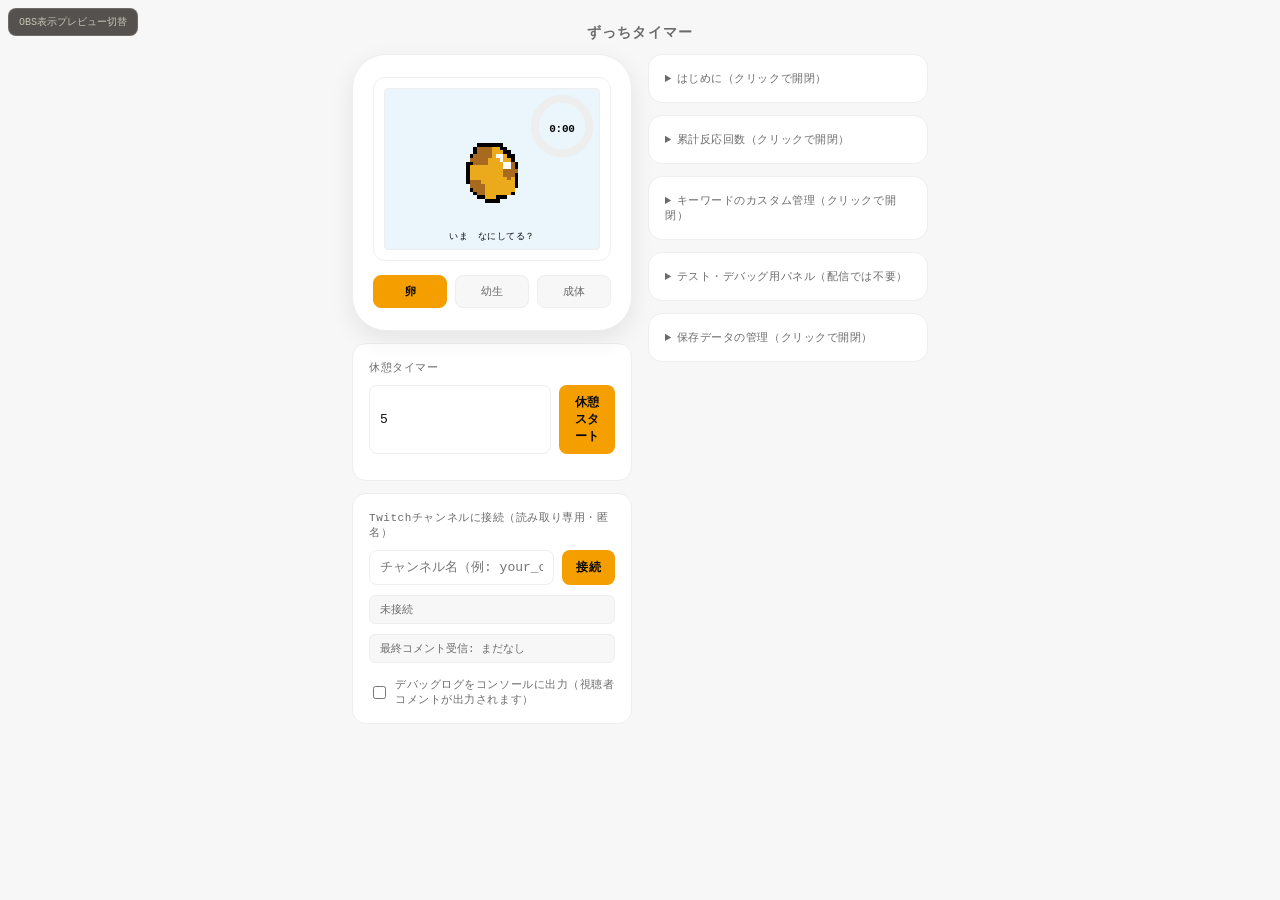
==== index.html @ 0dbaaae7 "UIの修正" ====
<!DOCTYPE html>
<html lang="ja">
<head>
<meta charset="UTF-8">
<title>ずっちタイマー</title>
<meta property="og:title" content="ずっちタイマー">
<meta property="og:description" content="Twitch配信の休憩をキャラと一緒に。OBS対応・匿名接続・無料の休憩タイマー＆コメント反応キャラ">
<meta property="og:type" content="website">
<meta property="og:url" content="https://okazakiruton.github.io/fans_timer/">
<meta property="og:image" content="https://okazakiruton.github.io/fans_timer/ogp-image.png">
<meta name="twitter:card" content="summary_large_image">
<meta name="twitter:title" content="ずっちタイマー">
<meta name="twitter:description" content="Twitch配信の休憩をキャラと一緒に">
<meta name="twitter:image" content="https://okazakiruton.github.io/fans_timer/ogp-image.png">
<link rel="stylesheet" href="style.css">
</head>
<body>

<button class="obs-toggle" id="obsToggleBtn">OBS表示プレビュー切替</button>
<button class="obs-toggle obs-back" id="obsBackBtn">← 戻る</button>

<h1>ずっちタイマー</h1>

<div class="layout">
<div class="layout-col">

<div class="device">
  <div class="screen-frame">
    <div class="screen">
      <div class="timer-ring" id="timerRing">
        <svg viewBox="0 0 40 40">
          <circle class="ring-bg" cx="20" cy="20" r="17"></circle>
          <circle class="ring-fg" id="ringFg" cx="20" cy="20" r="17"></circle>
        </svg>
        <span class="ring-label" id="ringLabel">0:00</span>
      </div>
      <div class="stage" id="stage"></div>
      <div class="sideobj" id="sideobj"></div>
      <div class="caption" id="caption">いま　なにしてる？</div>
    </div>
  </div>
  <div class="stagebar">
    <button data-stage="egg" class="active">卵</button>
    <button data-stage="baby">幼生</button>
    <button data-stage="adult">成体</button>
  </div>
</div>

<div class="panel">
  <label>休憩タイマー</label>
  <div class="row">
    <input type="text" id="timerMinutes" value="5" placeholder="分（1〜360）">
    <button class="send" id="timerStartBtn">休憩スタート</button>
  </div>
  <div id="timerMinutesError" style="font-size:11px;color:var(--error)"></div>
</div>

<div class="panel">
  <label>Twitchチャンネルに接続（読み取り専用・匿名）</label>
  <div class="row">
    <input type="text" id="channelInput" placeholder="チャンネル名（例: your_channel）">
    <button class="send" id="connectBtn">接続</button>
  </div>
  <div class="conn-status" id="connStatus">未接続</div>
  <div class="conn-status" id="lastReceived">最終コメント受信: まだなし</div>
  <label style="display:flex;align-items:center;gap:6px;margin-top:4px;font-size:11px">
    <input type="checkbox" id="debugLogToggle" style="width:auto"> デバッグログをコンソールに出力（視聴者コメントが出力されます）
  </label>
</div>

</div>
<div class="layout-col">

<details class="panel" id="guidePanel">
  <summary style="cursor:pointer;font-size:11px;color:var(--text-secondary);letter-spacing:.05em">はじめに（クリックで開閉）</summary>
  <ol style="margin:8px 0 0;padding-left:18px;font-size:12px;line-height:1.7;color:var(--text)">
    <li>下の「Twitchチャンネルに接続」欄に、あなたの配信のチャンネル名を入力して「接続」を押します</li>
    <li>「休憩タイマー」欄に休憩時間（分）を入力して「休憩スタート」を押すと、キャラが卵から育ち始めます</li>
    <li>OBSに設置する場合は、左上の「OBS表示プレビュー切替」で見た目を確認できます。実際にOBSへ設定する時は、下のボタンでURLをコピーして「ブラウザ」ソースのURL欄にそのまま貼り付けてください</li>
  </ol>
  <div class="row" style="margin-top:10px">
    <input type="text" id="obsUrlField" readonly style="flex:1;font-size:11px" placeholder="OBS用URLがここに表示されます">
    <button class="send" id="copyObsUrlBtn">コピー</button>
  </div>
  <div id="copyObsUrlStatus" style="font-size:11px;color:var(--text-secondary);margin-top:4px"></div>
</details>

<details class="panel">
  <summary style="cursor:pointer;font-size:11px;color:var(--text-secondary);letter-spacing:.05em">累計反応回数（クリックで開閉）</summary>
  <div id="statsView" style="font-size:11px;color:var(--text-secondary);display:flex;flex-wrap:wrap;gap:6px;margin-top:8px"></div>
</details>

<details class="panel">
  <summary style="cursor:pointer;font-size:11px;color:var(--text-secondary);letter-spacing:.05em">キーワードのカスタム管理（クリックで開閉）</summary>
  <div class="row" style="margin-top:8px">
    <select id="customCategorySelect" style="flex:1;background:var(--bg);border:1px solid var(--border);border-radius:8px;color:var(--text);padding:9px 10px;font-size:13px;font-family:inherit"></select>
  </div>
  <div class="row">
    <input type="text" id="customKeywordInput" placeholder="追加する言葉">
    <button class="send" id="customAddBtn">追加</button>
  </div>
  <div class="chips" id="customKeywordList"></div>
</details>

<details class="panel" style="padding:0">
  <summary style="cursor:pointer;padding:16px;font-size:11px;color:var(--text-secondary);letter-spacing:.05em">テスト・デバッグ用パネル（配信では不要）</summary>
  <div style="padding:0 16px 16px;display:flex;flex-direction:column;gap:10px">
    <label>視聴者コメントを送る（キーワード検出テスト用・手動入力）</label>
    <div class="row">
      <input type="text" id="chatInput" placeholder="例: かわいい／トイレ行く／www">
      <button class="send" id="sendBtn">送信</button>
    </div>
    <div class="chips" id="chips"></div>
    <div class="queue" id="queueView"></div>
    <button class="demo" id="demoBtn">複数コメントを自動投稿してキュー処理を確認</button>
    <div class="log" id="log"></div>
  </div>
</details>

<details class="panel">
  <summary style="cursor:pointer;font-size:11px;color:var(--text-secondary);letter-spacing:.05em">保存データの管理（クリックで開閉）</summary>
  <p style="font-size:11px;color:var(--text-secondary);margin:8px 0 10px">チャンネル名・休憩時間・累計反応回数・カスタムキーワードなど、このブラウザに保存している情報を全て削除します</p>
  <button class="demo" id="clearDataBtn">保存データを全て削除</button>
  <div id="clearDataStatus" style="font-size:11px;color:var(--text-secondary);margin-top:4px"></div>
</details>

</div>
</div>

<script src="app.js"></script>
</body>
</html>
---- style.css ----
:root{
    --bg: #FFFFFF;
    --surface: #F7F7F7;
    --border: #EEEEEE;
    --primary: #86D2E7;
    --secondary: #5FC266;
    --accent: #F49E00;
    --text: #0A0A0A;
    --text-secondary: #6B6B6B;
    --success-bg: #E4F3E2;
    --success-text: #1F6B2A;
    --error: #D9534F;
    /* legacy aliases kept so the rest of the stylesheet keeps working */
    --lcd-bg: #EAF6FB;
    --lcd-bg-dark: #EAF6FB;
    --lcd-line: #0A0A0A;
    --shell: #FFFFFF;
    --shell-hi: #FFFFFF;
    --ink: #0A0A0A;
  }
  *{box-sizing:border-box;}
  body{
    margin:0;
    min-height:100vh;
    display:flex;
    flex-direction:column;
    align-items:center;
    gap:12px;
    background:var(--surface);
    font-family:'Courier New', monospace;
    color:var(--text);
    padding:24px 16px;
  }
  .layout{
    display:flex;
    flex-wrap:wrap;
    gap:16px;
    align-items:flex-start;
    justify-content:center;
    max-width:900px;
  }
  .layout-col{
    display:flex;
    flex-direction:column;
    gap:12px;
    width:280px;
  }
  h1{
    font-size:14px;
    letter-spacing:.08em;
    color:var(--text-secondary);
    font-weight:600;
    margin:0;
    text-align:center;
  }
  .device{
    width:280px;
    background:var(--bg);
    border:1px solid var(--border);
    border-radius:34px;
    padding:22px 20px 22px;
    box-shadow:0 8px 24px rgba(10,10,10,.08);
    position:relative;
  }
  .screen-frame{
    background:var(--bg);
    border:1px solid var(--border);
    border-radius:12px;
    padding:10px;
  }
  .screen{
    position:relative;
    width:100%;
    aspect-ratio: 4 / 3;
    background: var(--lcd-bg);
    border:1px solid var(--border);
    border-radius:4px;
    overflow:hidden;
    display:flex;
    align-items:center;
    justify-content:center;
  }
  .stage{
    position:relative;
    width:42%;
    aspect-ratio:1/1;
    transition: transform .7s ease-in-out;
  }
  .stage img{
    position:absolute;
    inset:0;
    width:100%;
    height:100%;
    image-rendering: pixelated;
    image-rendering: crisp-edges;
    opacity:0;
    transition:opacity .04s steps(1);
  }
  .stage img.show{opacity:1;}
  .sideobj{
    position:absolute;
    right:14%;
    bottom:20%;
    width:26%;
    aspect-ratio:1/1;
    pointer-events:none;
  }
  .sideobj img{
    position:absolute;
    inset:0;
    width:100%;
    height:100%;
    image-rendering: pixelated;
    image-rendering: crisp-edges;
    opacity:0;
    transition:opacity .04s steps(1);
  }
  .sideobj img.show{
    opacity:1;
    animation: sideobj-pop .3s ease-out;
  }
  @keyframes sideobj-pop{
    0%{ transform: scale(0.4); }
    60%{ transform: scale(1.15); }
    100%{ transform: scale(1); }
  }
  .obs-toggle{
    position:fixed;
    top:8px; left:8px;
    z-index:100;
    background:rgba(30,26,22,.75);
    color:#c9c2b4;
    border:1px solid rgba(255,255,255,.15);
    border-radius:8px;
    padding:6px 10px;
    font-size:10px;
    font-family:inherit;
    cursor:pointer;
  }
  .obs-back{
    display:none;
    top:auto !important;
    left:auto !important;
    bottom:8px;
    right:8px;
  }
  /* OBS mode: strip every opaque background so only the character/effects/caption/timer
     remain, on a fully transparent page the streamer can position anywhere as a
     Browser Source. Enable by adding ?obs=1 to the file's URL. */
  body.obs-mode{
    background: transparent !important;
    padding: 0;
    justify-content: flex-start;
    align-items: flex-start;
  }
  body.obs-mode h1,
  body.obs-mode .stagebar,
  body.obs-mode .panel,
  body.obs-mode .note,
  body.obs-mode #guidePanel,
  body.obs-mode .obs-toggle{
    display:none !important;
  }
  /* only the manually-toggled preview (not the real ?obs=1 output) gets a way back */
  body.obs-mode.preview-mode .obs-back{
    display:block !important;
  }
  body.obs-mode .device{
    background:none;
    box-shadow:none;
    border:none;
    padding:0;
    border-radius:0;
    width:220px;
  }
  body.obs-mode .screen-frame{
    background:none;
    border:none;
    padding:0;
    box-shadow:none;
  }
  body.obs-mode .screen{
    background:none;
    border:none;
  }
  .wave{
    position:absolute;
    left:0; right:0; bottom:0;
    height:160%;
    background: var(--primary);
    clip-path: polygon(
      0% 22%, 4% 16%, 8% 22%, 12% 16%, 16% 22%, 20% 16%, 24% 22%, 28% 16%,
      32% 22%, 36% 16%, 40% 22%, 44% 16%, 48% 22%, 52% 16%, 56% 22%, 60% 16%,
      64% 22%, 68% 16%, 72% 22%, 76% 16%, 80% 22%, 84% 16%, 88% 22%, 92% 16%,
      96% 22%, 100% 16%, 100% 100%, 0% 100%
    );
    transform: translateY(105%);
    transition: transform .55s cubic-bezier(.45,0,.2,1);
    z-index: 30;
    pointer-events:none;
  }
  .wave.active{ transform: translateY(0%); }
  .caption{
    position:absolute;
    bottom:6px; left:0; right:0;
    text-align:center;
    font-size:9px;
    color:var(--lcd-line);
    letter-spacing:.05em;
  }
  .timer-ring{
    position:absolute;
    top:5px; right:5px;
    width:30%;
    aspect-ratio:1/1;
    z-index:40;
  }
  .timer-ring svg{
    width:100%; height:100%;
    transform: rotate(-90deg);
    overflow: visible;
  }
  .timer-ring circle{
    fill:none;
    stroke-width:5;
  }
  .ring-bg{ stroke: var(--border); }
  .ring-fg{
    stroke: var(--accent);
    stroke-linecap: round;
    stroke-dasharray: 106.8;
    stroke-dashoffset: 0;
    transition: stroke-dashoffset 1s linear;
  }
  .ring-label{
    position:absolute;
    inset:0;
    display:flex;
    align-items:center;
    justify-content:center;
    font-size:11px;
    font-weight:800;
    color:var(--text);
    letter-spacing:-.02em;
  }
  .stagebar{
    display:flex;
    justify-content:center;
    gap:8px;
    margin-top:14px;
  }
  .stagebar button{
    flex:1;
    background:var(--surface);
    border:1px solid var(--border);
    color:var(--text-secondary);
    border-radius:8px;
    padding:8px 4px;
    font-size:11px;
    font-family:inherit;
    cursor:pointer;
  }
  .stagebar button.active{
    background:var(--accent);
    border-color:var(--accent);
    color:var(--text);
    font-weight:700;
  }

  .panel{
    width:280px;
    background:var(--bg);
    border:1px solid var(--border);
    border-radius:14px;
    padding:16px;
    display:flex;
    flex-direction:column;
    gap:10px;
  }
  .panel label{
    font-size:11px;
    color:var(--text-secondary);
    letter-spacing:.05em;
  }
  .row{display:flex; gap:8px;}
  input[type=text]{
    flex:1;
    background:var(--bg);
    border:1px solid var(--border);
    border-radius:8px;
    color:var(--text);
    padding:9px 10px;
    font-size:13px;
    font-family: inherit;
  }
  input[type=text]:focus{outline:1px solid var(--primary);}
  button.send, button.demo{
    background:var(--accent);
    color:var(--text);
    border:none;
    border-radius:8px;
    padding:9px 14px;
    font-size:12px;
    font-weight:700;
    letter-spacing:.03em;
    cursor:pointer;
  }
  button.demo{
    background:var(--surface);
    border:1px solid var(--border);
    color:var(--text);
    width:100%;
  }
  .chips{
    display:flex;
    gap:6px;
    flex-wrap:wrap;
  }
  .chips button{
    background:var(--bg);
    border:1px solid var(--border);
    color:var(--text-secondary);
    border-radius:20px;
    padding:5px 10px;
    font-size:10px;
    font-family:inherit;
    cursor:pointer;
  }
  .chips button:disabled{
    opacity:.3;
    cursor:not-allowed;
  }
  .queue{
    display:flex;
    gap:6px;
    min-height:22px;
    flex-wrap:wrap;
  }
  .queue span{
    font-size:10px;
    background:var(--surface);
    border:1px solid var(--border);
    color:var(--text-secondary);
    padding:3px 7px;
    border-radius:6px;
  }
  .log{
    max-height:110px;
    overflow-y:auto;
    font-size:11px;
    color:var(--text-secondary);
    display:flex;
    flex-direction:column;
    gap:4px;
    border-top:1px solid var(--border);
    padding-top:8px;
  }
  .log div span.tag{color:var(--accent); font-weight:700;}
  .note{
    width:280px;
    font-size:11px;
    line-height:1.6;
    color:var(--text-secondary);
  }
  .conn-status{
    font-size:11px;
    padding:6px 10px;
    border-radius:6px;
    background:var(--surface);
    border:1px solid var(--border);
    color:var(--text-secondary);
  }
  .conn-status.ok{ color:var(--success-text); background:var(--success-bg); border-color:var(--success-bg); }
  .conn-status.err{ color:var(--error); }
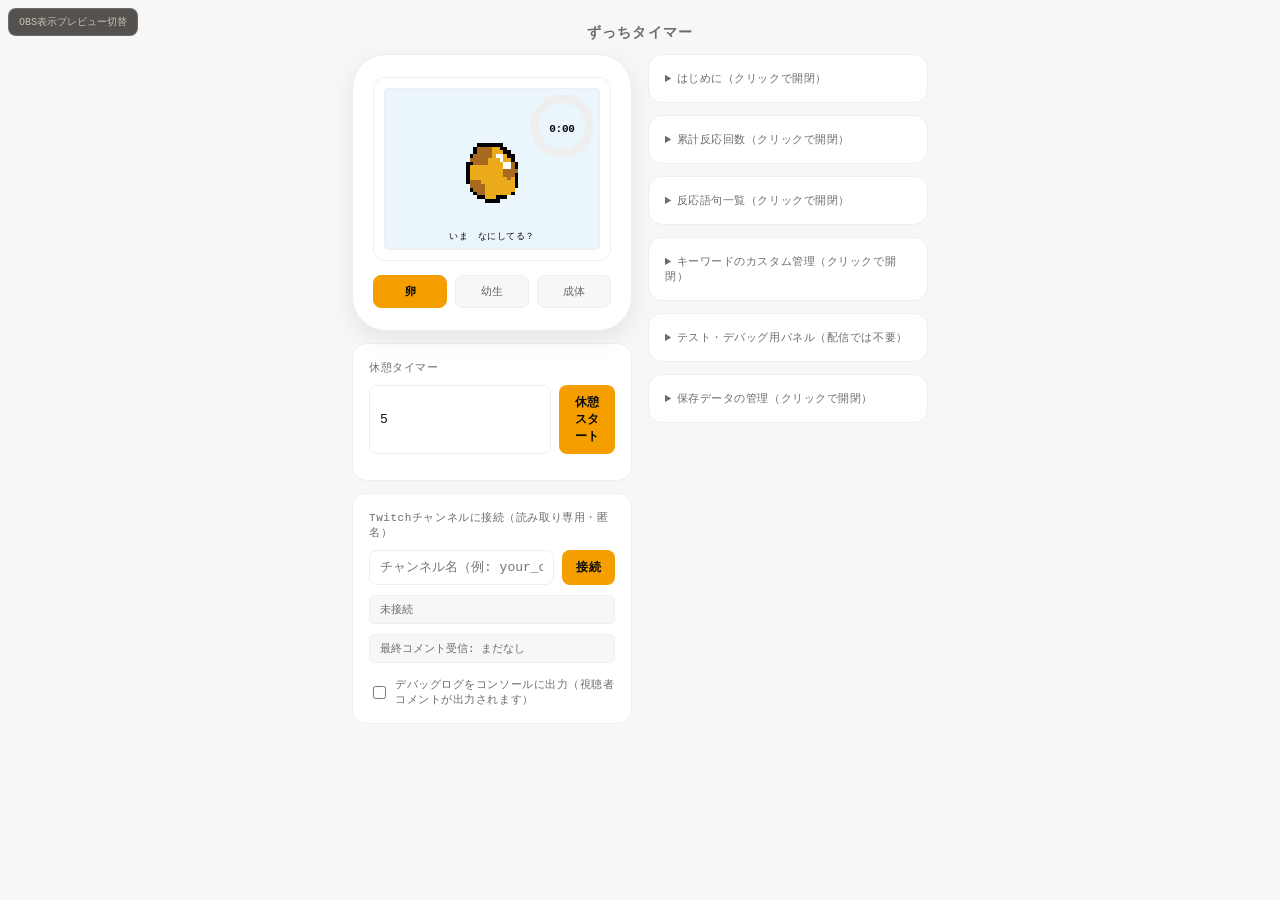
==== commit db0129f7: "反応語句一覧を確認できるように修正" ====
--- a/index.html
+++ b/index.html
@@ -91,6 +91,11 @@
 </details>
 
 <details class="panel">
+  <summary style="cursor:pointer;font-size:11px;color:var(--text-secondary);letter-spacing:.05em">反応語句一覧（クリックで開閉）</summary>
+  <div id="allKeywordsView" style="font-size:11px;line-height:1.7;color:var(--text);margin-top:8px;max-height:280px;overflow-y:auto"></div>
+</details>
+
+<details class="panel">
   <summary style="cursor:pointer;font-size:11px;color:var(--text-secondary);letter-spacing:.05em">キーワードのカスタム管理（クリックで開閉）</summary>
   <div class="row" style="margin-top:8px">
     <select id="customCategorySelect" style="flex:1;background:var(--bg);border:1px solid var(--border);border-radius:8px;color:var(--text);padding:9px 10px;font-size:13px;font-family:inherit"></select>
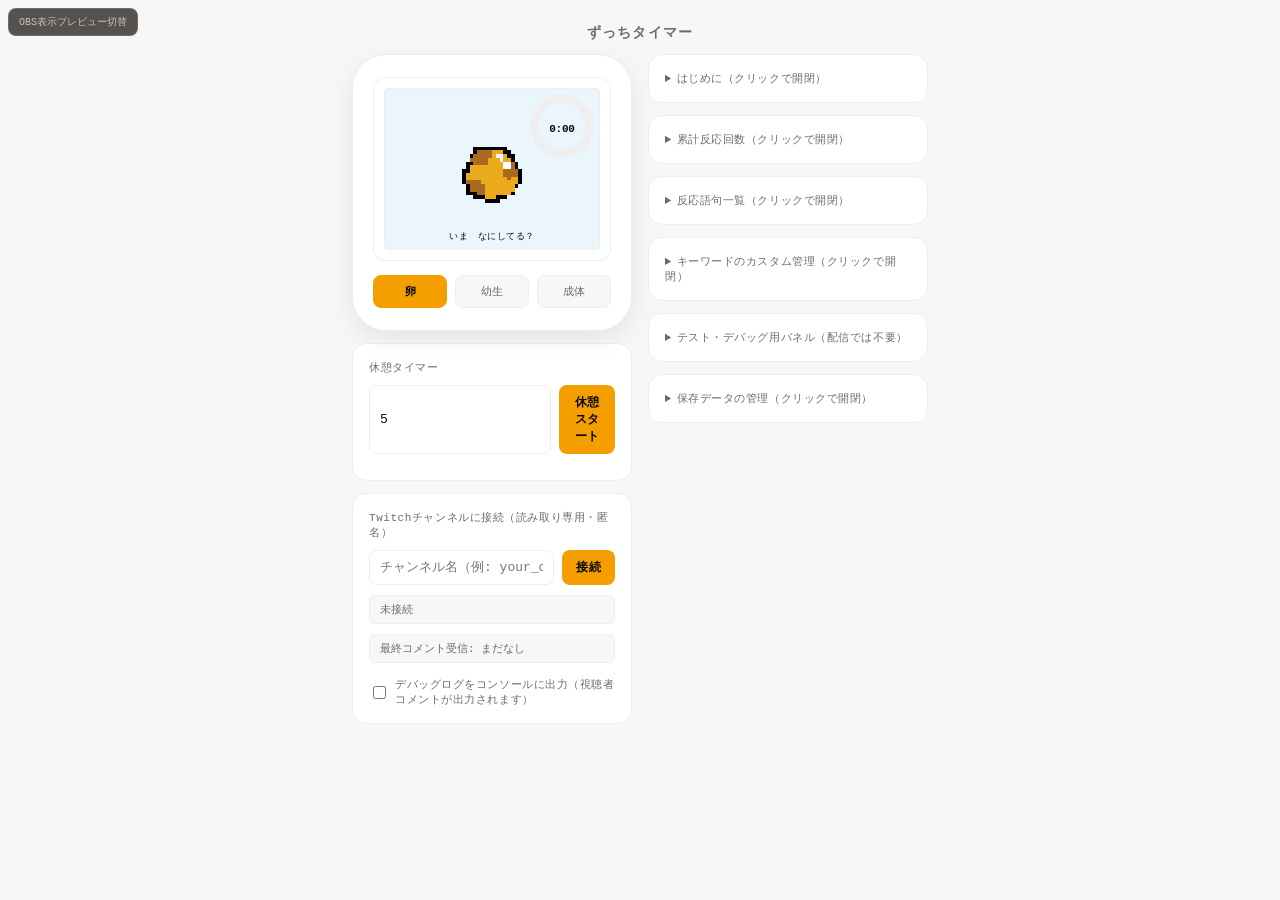
==== commit c59acf7c: "OBS接続を修正" ====
--- a/index.html
+++ b/index.html
@@ -46,7 +46,7 @@
   </div>
 </div>
 
-<div class="panel">
+<div class="panel essential">
   <label>休憩タイマー</label>
   <div class="row">
     <input type="text" id="timerMinutes" value="5" placeholder="分（1〜360）">
@@ -55,7 +55,7 @@
   <div id="timerMinutesError" style="font-size:11px;color:var(--error)"></div>
 </div>
 
-<div class="panel">
+<div class="panel essential">
   <label>Twitchチャンネルに接続（読み取り専用・匿名）</label>
   <div class="row">
     <input type="text" id="channelInput" placeholder="チャンネル名（例: your_channel）">
@@ -77,6 +77,7 @@
     <li>下の「Twitchチャンネルに接続」欄に、あなたの配信のチャンネル名を入力して「接続」を押します</li>
     <li>「休憩タイマー」欄に休憩時間（分）を入力して「休憩スタート」を押すと、キャラが卵から育ち始めます</li>
     <li>OBSに設置する場合は、左上の「OBS表示プレビュー切替」で見た目を確認できます。実際にOBSへ設定する時は、下のボタンでURLをコピーして「ブラウザ」ソースのURL欄にそのまま貼り付けてください</li>
+    <li>OBSに設定したあとは、そのソースを右クリック→「操作（Interact）」を選ぶと、OBSの中で直接「休憩スタート」やTwitch接続の操作ができます（OBSのブラウザは配信者ご自身の通常のブラウザとは別物なので、この中で毎回操作する必要があります）</li>
   </ol>
   <div class="row" style="margin-top:10px">
     <input type="text" id="obsUrlField" readonly style="flex:1;font-size:11px" placeholder="OBS用URLがここに表示されます">
--- a/style.css
+++ b/style.css
@@ -155,11 +155,19 @@
   }
   body.obs-mode h1,
   body.obs-mode .stagebar,
-  body.obs-mode .panel,
+  body.obs-mode .panel:not(.essential),
   body.obs-mode .note,
-  body.obs-mode #guidePanel,
   body.obs-mode .obs-toggle{
     display:none !important;
+  }
+  /* the timer + Twitch-connect controls stay usable in OBS mode: OBS's browser
+     source runs in its own separate profile, so this is the only place the
+     streamer can actually start the break timer / connect to chat. Right-click
+     the source in OBS and choose "Interact" to click these. */
+  body.obs-mode .panel.essential{
+    background: rgba(255,255,255,.92);
+    border:1px solid var(--border);
+    box-shadow:0 4px 16px rgba(10,10,10,.12);
   }
   /* only the manually-toggled preview (not the real ?obs=1 output) gets a way back */
   body.obs-mode.preview-mode .obs-back{
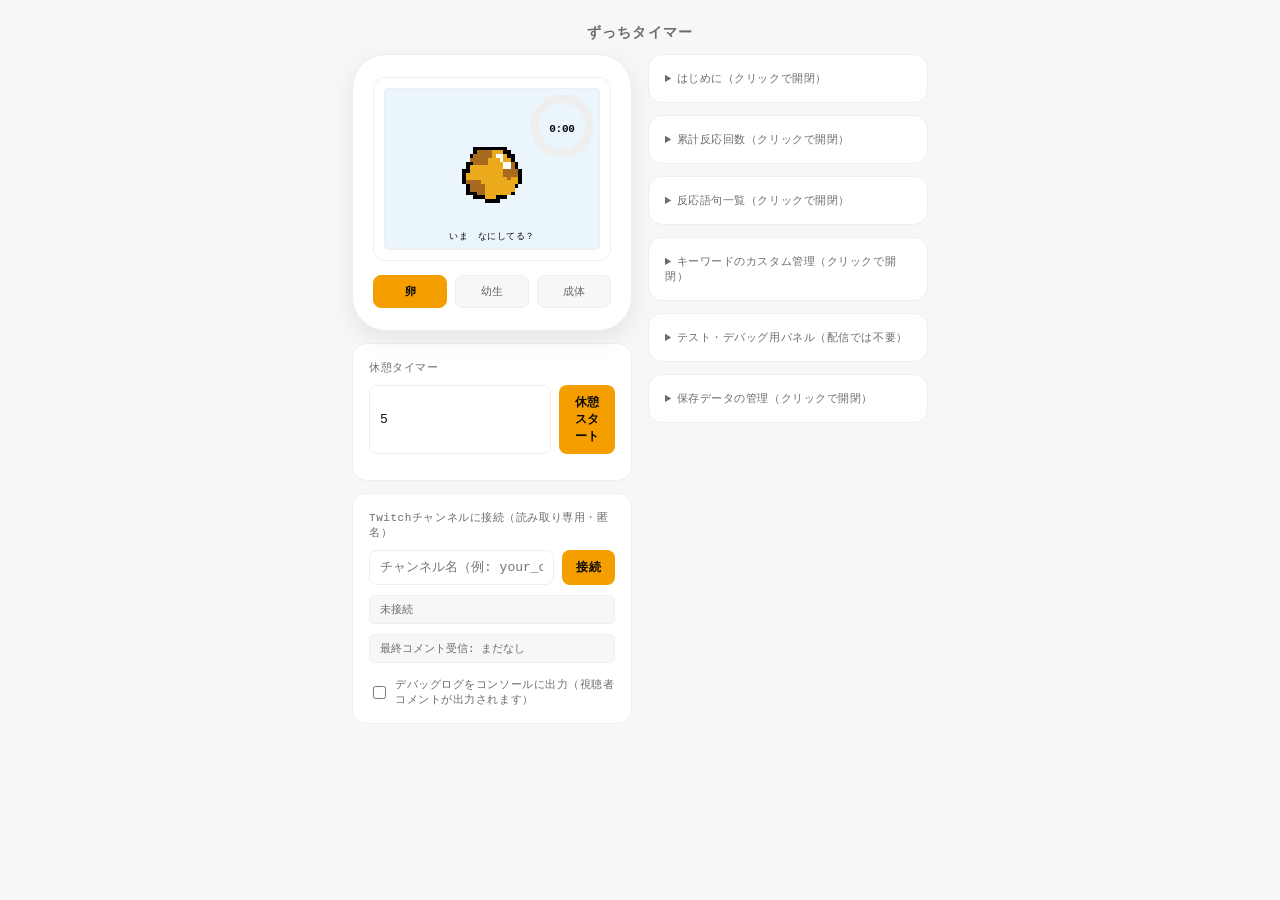
==== commit 9e2c8272: "タイマー終了時のUI変更" ====
--- a/index.html
+++ b/index.html
@@ -16,8 +16,6 @@
 </head>
 <body>
 
-<button class="obs-toggle" id="obsToggleBtn">OBS表示プレビュー切替</button>
-<button class="obs-toggle obs-back" id="obsBackBtn">← 戻る</button>
 
 <h1>ずっちタイマー</h1>
 
@@ -76,7 +74,7 @@
   <ol style="margin:8px 0 0;padding-left:18px;font-size:12px;line-height:1.7;color:var(--text)">
     <li>下の「Twitchチャンネルに接続」欄に、あなたの配信のチャンネル名を入力して「接続」を押します</li>
     <li>「休憩タイマー」欄に休憩時間（分）を入力して「休憩スタート」を押すと、キャラが卵から育ち始めます</li>
-    <li>OBSに設置する場合は、左上の「OBS表示プレビュー切替」で見た目を確認できます。実際にOBSへ設定する時は、下のボタンでURLをコピーして「ブラウザ」ソースのURL欄にそのまま貼り付けてください</li>
+    <li>OBSに設置する場合は、下のボタンでURLをコピーして「ブラウザ」ソースのURL欄にそのまま貼り付けてください</li>
     <li>OBSに設定したあとは、そのソースを右クリック→「操作（Interact）」を選ぶと、OBSの中で直接「休憩スタート」やTwitch接続の操作ができます（OBSのブラウザは配信者ご自身の通常のブラウザとは別物なので、この中で毎回操作する必要があります）</li>
   </ol>
   <div class="row" style="margin-top:10px">
--- a/style.css
+++ b/style.css
@@ -124,26 +124,6 @@
     60%{ transform: scale(1.15); }
     100%{ transform: scale(1); }
   }
-  .obs-toggle{
-    position:fixed;
-    top:8px; left:8px;
-    z-index:100;
-    background:rgba(30,26,22,.75);
-    color:#c9c2b4;
-    border:1px solid rgba(255,255,255,.15);
-    border-radius:8px;
-    padding:6px 10px;
-    font-size:10px;
-    font-family:inherit;
-    cursor:pointer;
-  }
-  .obs-back{
-    display:none;
-    top:auto !important;
-    left:auto !important;
-    bottom:8px;
-    right:8px;
-  }
   /* OBS mode: strip every opaque background so only the character/effects/caption/timer
      remain, on a fully transparent page the streamer can position anywhere as a
      Browser Source. Enable by adding ?obs=1 to the file's URL. */
@@ -155,23 +135,17 @@
   }
   body.obs-mode h1,
   body.obs-mode .stagebar,
-  body.obs-mode .panel:not(.essential),
-  body.obs-mode .note,
-  body.obs-mode .obs-toggle{
+  body.obs-mode .note{
     display:none !important;
   }
-  /* the timer + Twitch-connect controls stay usable in OBS mode: OBS's browser
-     source runs in its own separate profile, so this is the only place the
-     streamer can actually start the break timer / connect to chat. Right-click
-     the source in OBS and choose "Interact" to click these. */
-  body.obs-mode .panel.essential{
+  /* every panel stays usable in OBS mode: OBS's browser source runs in its own
+     separate profile, so this is the only place the streamer can actually
+     operate the app's controls. Right-click the source in OBS and choose
+     "Interact" to click these. */
+  body.obs-mode .panel{
     background: rgba(255,255,255,.92);
     border:1px solid var(--border);
     box-shadow:0 4px 16px rgba(10,10,10,.12);
-  }
-  /* only the manually-toggled preview (not the real ?obs=1 output) gets a way back */
-  body.obs-mode.preview-mode .obs-back{
-    display:block !important;
   }
   body.obs-mode .device{
     background:none;
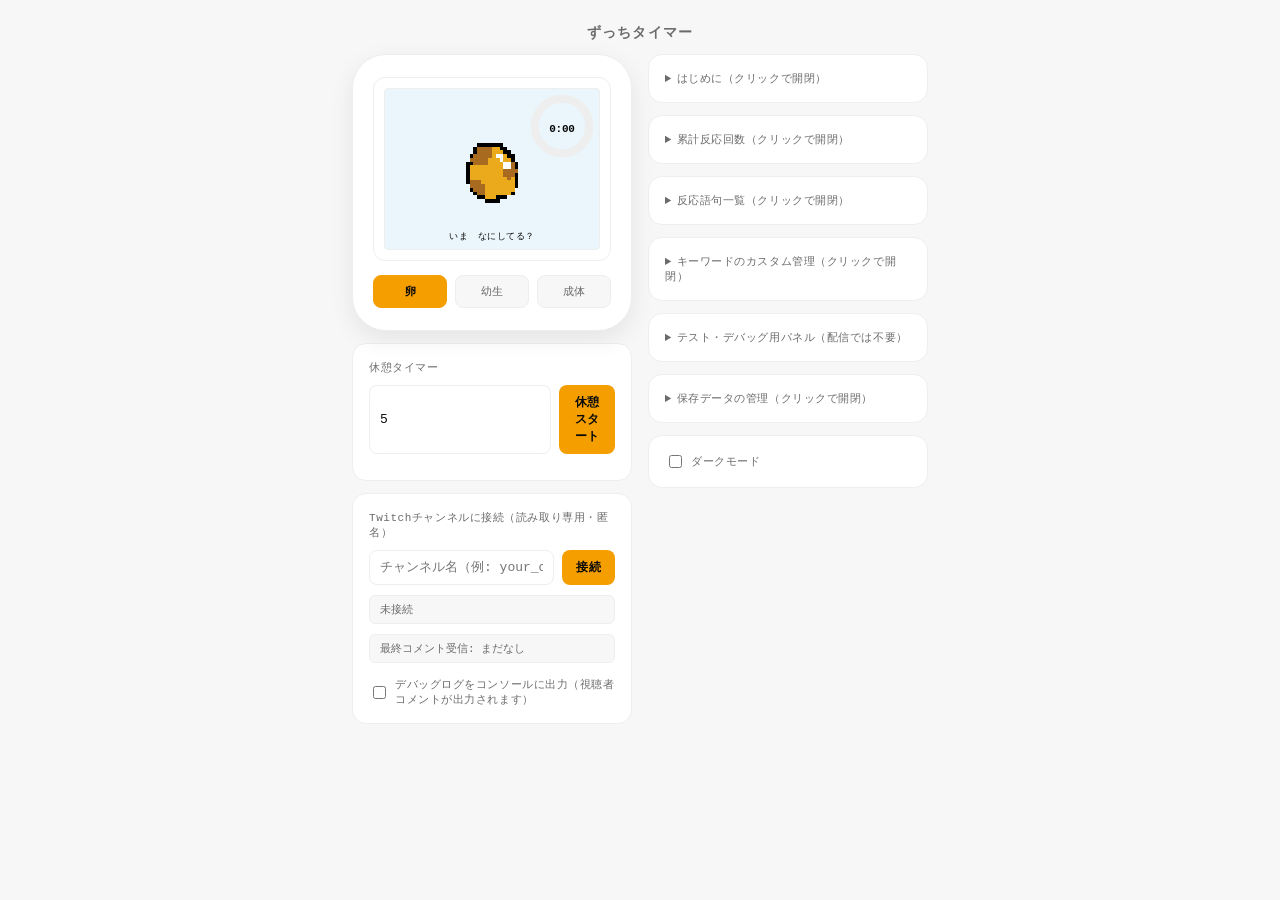
==== commit 829ec21d: "ダークモード追加" ====
--- a/index.html
+++ b/index.html
@@ -128,6 +128,12 @@
   <div id="clearDataStatus" style="font-size:11px;color:var(--text-secondary);margin-top:4px"></div>
 </details>
 
+<div class="panel">
+  <label style="display:flex;align-items:center;gap:6px">
+    <input type="checkbox" id="darkModeToggle" style="width:auto"> ダークモード
+  </label>
+</div>
+
 </div>
 </div>
 
--- a/style.css
+++ b/style.css
@@ -18,6 +18,25 @@
     --shell-hi: #FFFFFF;
     --ink: #0A0A0A;
   }
+  body.dark-mode{
+    --bg: #1B1812;
+    --surface: #14120E;
+    --border: #3A352F;
+    --primary: #86D2E7;
+    --secondary: #5FC266;
+    --accent: #F49E00;
+    --text: #F4EFE6;
+    --text-secondary: #A89E8E;
+    --success-bg: #1F3A22;
+    --success-text: #8FD19E;
+    --error: #E08585;
+    --lcd-bg: #22303A;
+    --lcd-bg-dark: #22303A;
+    --lcd-line: #F4EFE6;
+    --shell: #1B1812;
+    --shell-hi: #1B1812;
+    --ink: #F4EFE6;
+  }
   *{box-sizing:border-box;}
   body{
     margin:0;
@@ -146,6 +165,9 @@
     background: rgba(255,255,255,.92);
     border:1px solid var(--border);
     box-shadow:0 4px 16px rgba(10,10,10,.12);
+  }
+  body.obs-mode.dark-mode .panel{
+    background: rgba(27,24,18,.92);
   }
   body.obs-mode .device{
     background:none;
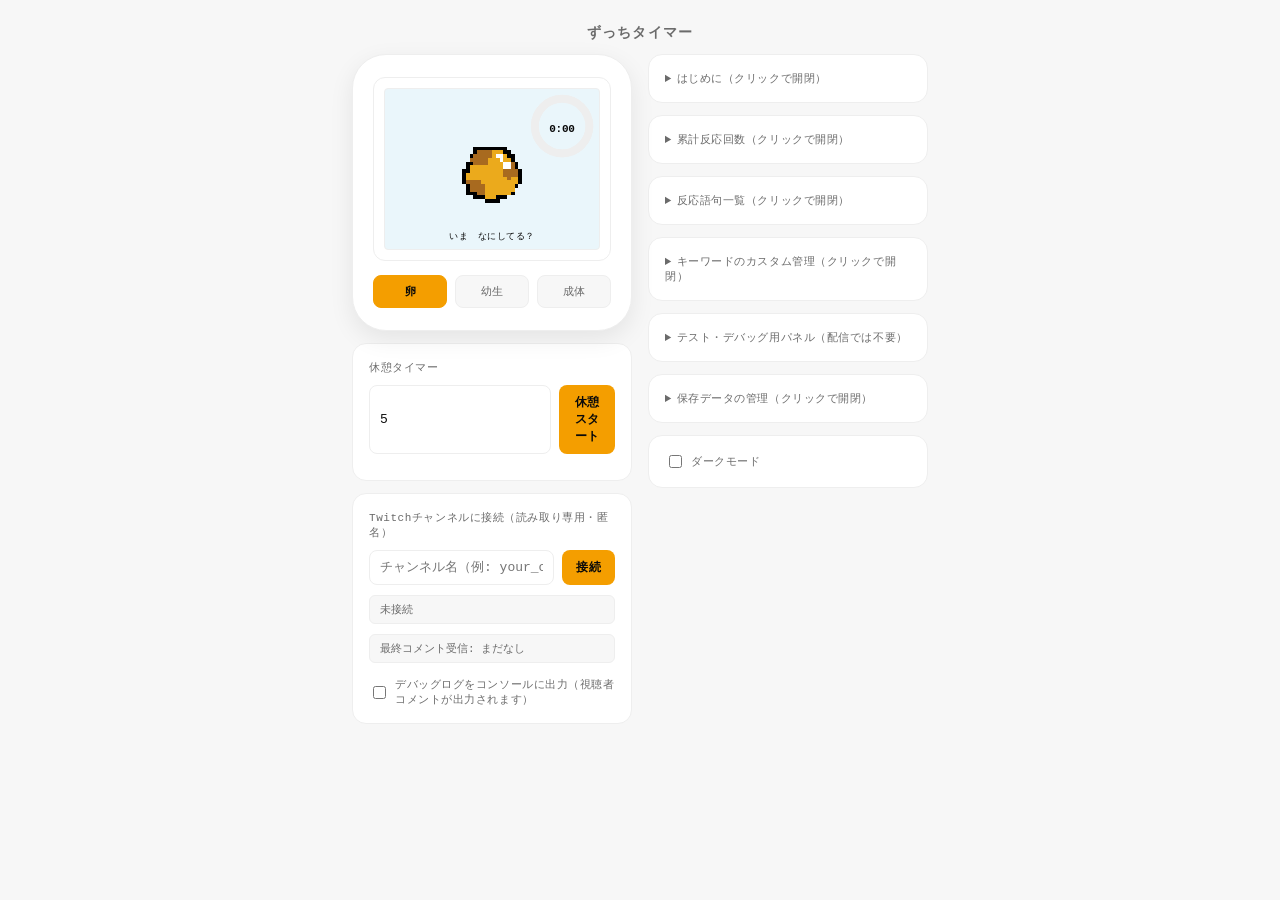
==== commit 0b171d70: "Integrate Google Analytics tracking in index.html Added Google Analytics tracking code to the HTML." ====
--- a/index.html
+++ b/index.html
@@ -1,6 +1,15 @@
 <!DOCTYPE html>
 <html lang="ja">
 <head>
+  <!-- Google tag (gtag.js) -->
+<script async src="https://www.googletagmanager.com/gtag/js?id=G-D2EXYQVBPB"></script>
+<script>
+  window.dataLayer = window.dataLayer || [];
+  function gtag(){dataLayer.push(arguments);}
+  gtag('js', new Date());
+
+  gtag('config', 'G-D2EXYQVBPB');
+</script>
 <meta charset="UTF-8">
 <title>ずっちタイマー</title>
 <meta property="og:title" content="ずっちタイマー">
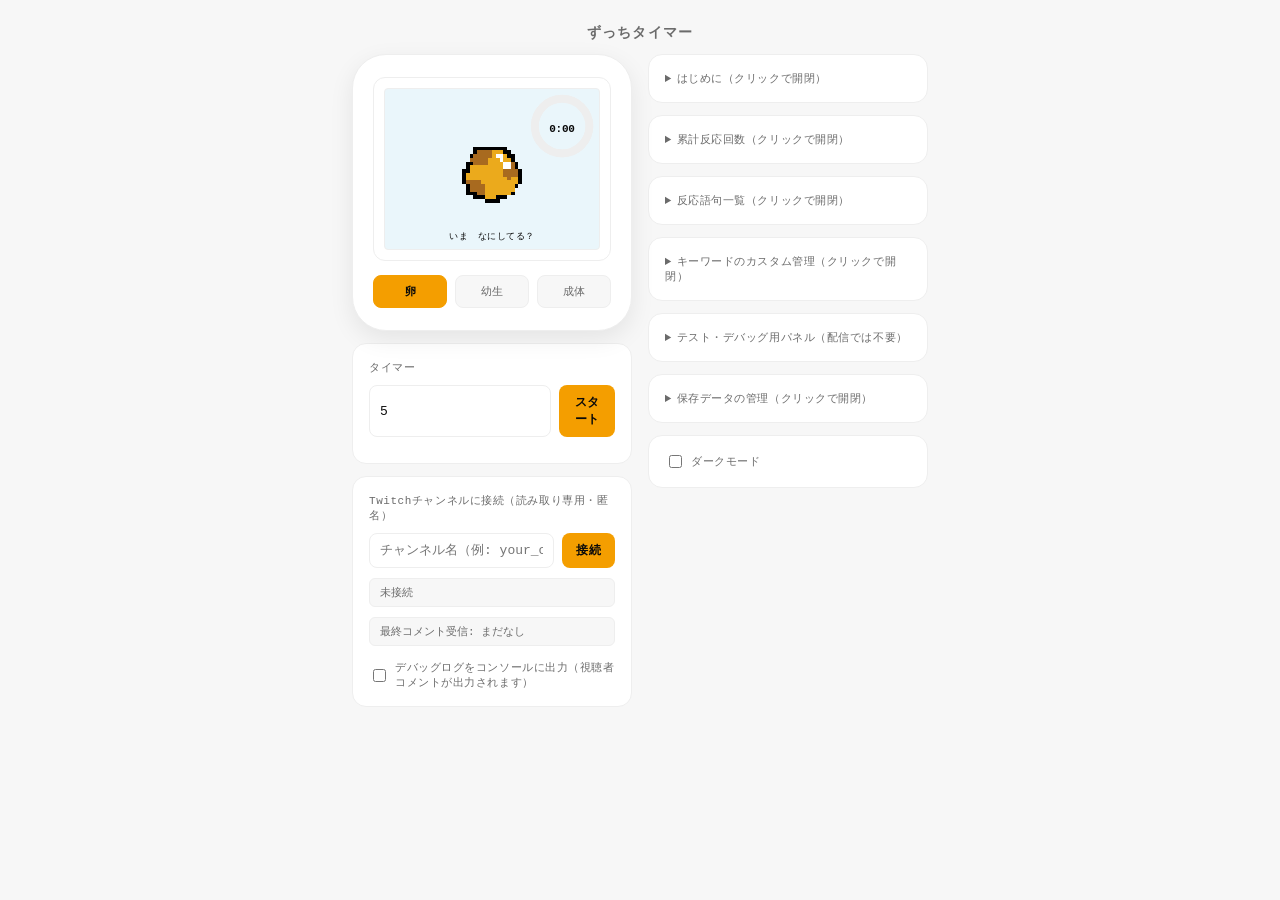
==== commit d2aa91ad: "Update labels and instructions for timer functionality" ====
--- a/index.html
+++ b/index.html
@@ -54,10 +54,10 @@
 </div>
 
 <div class="panel essential">
-  <label>休憩タイマー</label>
+  <label>タイマー</label>
   <div class="row">
     <input type="text" id="timerMinutes" value="5" placeholder="分（1〜360）">
-    <button class="send" id="timerStartBtn">休憩スタート</button>
+    <button class="send" id="timerStartBtn">スタート</button>
   </div>
   <div id="timerMinutesError" style="font-size:11px;color:var(--error)"></div>
 </div>
@@ -82,9 +82,9 @@
   <summary style="cursor:pointer;font-size:11px;color:var(--text-secondary);letter-spacing:.05em">はじめに（クリックで開閉）</summary>
   <ol style="margin:8px 0 0;padding-left:18px;font-size:12px;line-height:1.7;color:var(--text)">
     <li>下の「Twitchチャンネルに接続」欄に、あなたの配信のチャンネル名を入力して「接続」を押します</li>
-    <li>「休憩タイマー」欄に休憩時間（分）を入力して「休憩スタート」を押すと、キャラが卵から育ち始めます</li>
+    <li>「タイマー」欄に時間（分）を入力して「スタート」を押すと、キャラが卵から育ち始めます</li>
     <li>OBSに設置する場合は、下のボタンでURLをコピーして「ブラウザ」ソースのURL欄にそのまま貼り付けてください</li>
-    <li>OBSに設定したあとは、そのソースを右クリック→「操作（Interact）」を選ぶと、OBSの中で直接「休憩スタート」やTwitch接続の操作ができます（OBSのブラウザは配信者ご自身の通常のブラウザとは別物なので、この中で毎回操作する必要があります）</li>
+    <li>OBSに設定したあとは、そのソースを右クリック→「操作（Interact）」を選ぶと、OBSの中で直接「スタート」やTwitch接続の操作ができます（OBSのブラウザは配信者ご自身の通常のブラウザとは別物なので、この中で毎回操作する必要があります）</li>
   </ol>
   <div class="row" style="margin-top:10px">
     <input type="text" id="obsUrlField" readonly style="flex:1;font-size:11px" placeholder="OBS用URLがここに表示されます">
@@ -132,7 +132,7 @@
 
 <details class="panel">
   <summary style="cursor:pointer;font-size:11px;color:var(--text-secondary);letter-spacing:.05em">保存データの管理（クリックで開閉）</summary>
-  <p style="font-size:11px;color:var(--text-secondary);margin:8px 0 10px">チャンネル名・休憩時間・累計反応回数・カスタムキーワードなど、このブラウザに保存している情報を全て削除します</p>
+  <p style="font-size:11px;color:var(--text-secondary);margin:8px 0 10px">チャンネル名・設定時間・累計反応回数・カスタムキーワードなど、このブラウザに保存している情報を全て削除します</p>
   <button class="demo" id="clearDataBtn">保存データを全て削除</button>
   <div id="clearDataStatus" style="font-size:11px;color:var(--text-secondary);margin-top:4px"></div>
 </details>
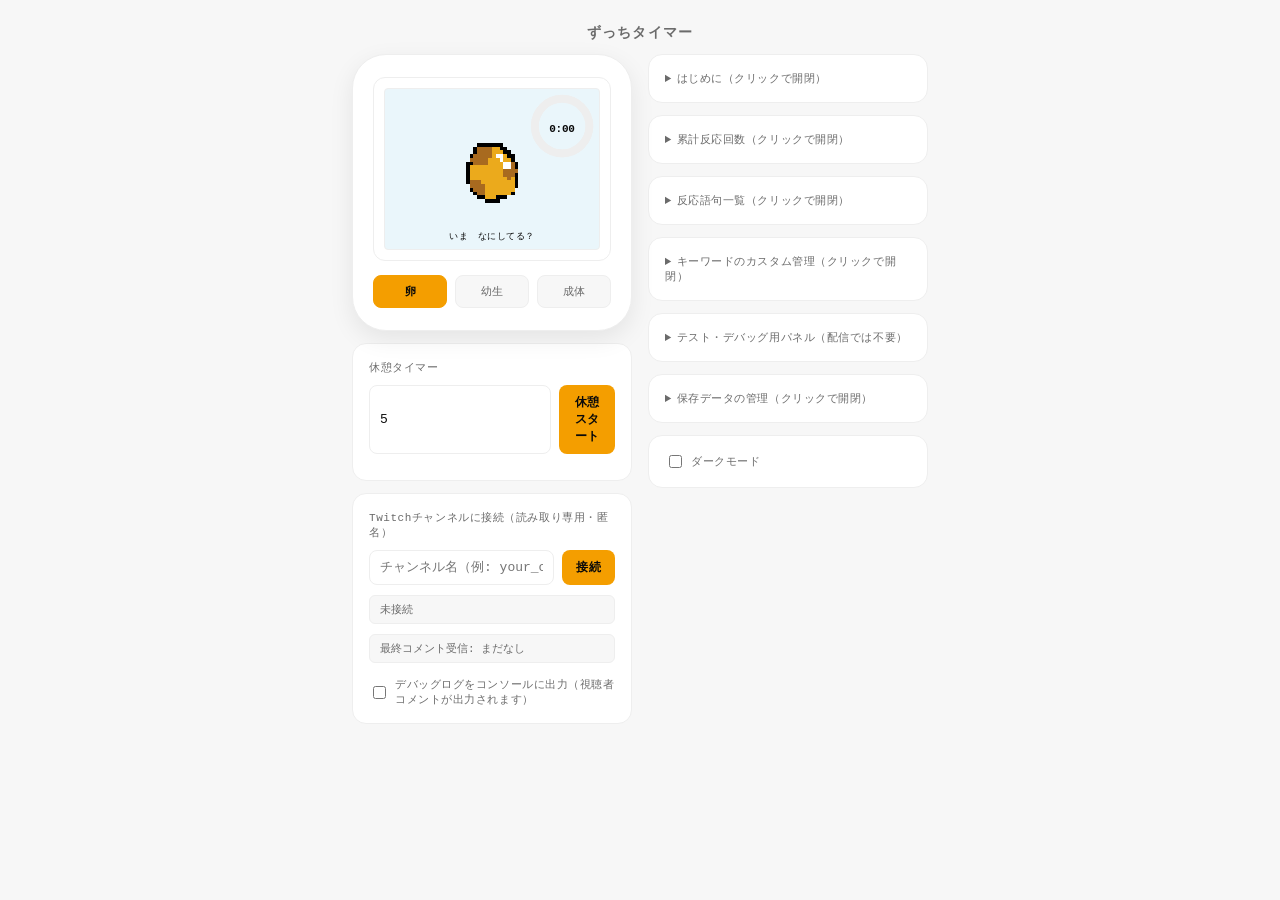
==== commit b7ffe80d: "Add files via upload" ====
--- a/index.html
+++ b/index.html
@@ -1,15 +1,6 @@
 <!DOCTYPE html>
 <html lang="ja">
 <head>
-  <!-- Google tag (gtag.js) -->
-<script async src="https://www.googletagmanager.com/gtag/js?id=G-D2EXYQVBPB"></script>
-<script>
-  window.dataLayer = window.dataLayer || [];
-  function gtag(){dataLayer.push(arguments);}
-  gtag('js', new Date());
-
-  gtag('config', 'G-D2EXYQVBPB');
-</script>
 <meta charset="UTF-8">
 <title>ずっちタイマー</title>
 <meta property="og:title" content="ずっちタイマー">
@@ -54,10 +45,10 @@
 </div>
 
 <div class="panel essential">
-  <label>タイマー</label>
+  <label>休憩タイマー</label>
   <div class="row">
     <input type="text" id="timerMinutes" value="5" placeholder="分（1〜360）">
-    <button class="send" id="timerStartBtn">スタート</button>
+    <button class="send" id="timerStartBtn">休憩スタート</button>
   </div>
   <div id="timerMinutesError" style="font-size:11px;color:var(--error)"></div>
 </div>
@@ -82,9 +73,9 @@
   <summary style="cursor:pointer;font-size:11px;color:var(--text-secondary);letter-spacing:.05em">はじめに（クリックで開閉）</summary>
   <ol style="margin:8px 0 0;padding-left:18px;font-size:12px;line-height:1.7;color:var(--text)">
     <li>下の「Twitchチャンネルに接続」欄に、あなたの配信のチャンネル名を入力して「接続」を押します</li>
-    <li>「タイマー」欄に時間（分）を入力して「スタート」を押すと、キャラが卵から育ち始めます</li>
+    <li>「休憩タイマー」欄に休憩時間（分）を入力して「休憩スタート」を押すと、キャラが卵から育ち始めます</li>
     <li>OBSに設置する場合は、下のボタンでURLをコピーして「ブラウザ」ソースのURL欄にそのまま貼り付けてください</li>
-    <li>OBSに設定したあとは、そのソースを右クリック→「操作（Interact）」を選ぶと、OBSの中で直接「スタート」やTwitch接続の操作ができます（OBSのブラウザは配信者ご自身の通常のブラウザとは別物なので、この中で毎回操作する必要があります）</li>
+    <li>OBSに設定したあとは、そのソースを右クリック→「操作（Interact）」を選ぶと、OBSの中で直接「休憩スタート」やTwitch接続の操作ができます（OBSのブラウザは配信者ご自身の通常のブラウザとは別物なので、この中で毎回操作する必要があります）</li>
   </ol>
   <div class="row" style="margin-top:10px">
     <input type="text" id="obsUrlField" readonly style="flex:1;font-size:11px" placeholder="OBS用URLがここに表示されます">
@@ -132,7 +123,7 @@
 
 <details class="panel">
   <summary style="cursor:pointer;font-size:11px;color:var(--text-secondary);letter-spacing:.05em">保存データの管理（クリックで開閉）</summary>
-  <p style="font-size:11px;color:var(--text-secondary);margin:8px 0 10px">チャンネル名・設定時間・累計反応回数・カスタムキーワードなど、このブラウザに保存している情報を全て削除します</p>
+  <p style="font-size:11px;color:var(--text-secondary);margin:8px 0 10px">チャンネル名・休憩時間・累計反応回数・カスタムキーワードなど、このブラウザに保存している情報を全て削除します</p>
   <button class="demo" id="clearDataBtn">保存データを全て削除</button>
   <div id="clearDataStatus" style="font-size:11px;color:var(--text-secondary);margin-top:4px"></div>
 </details>
